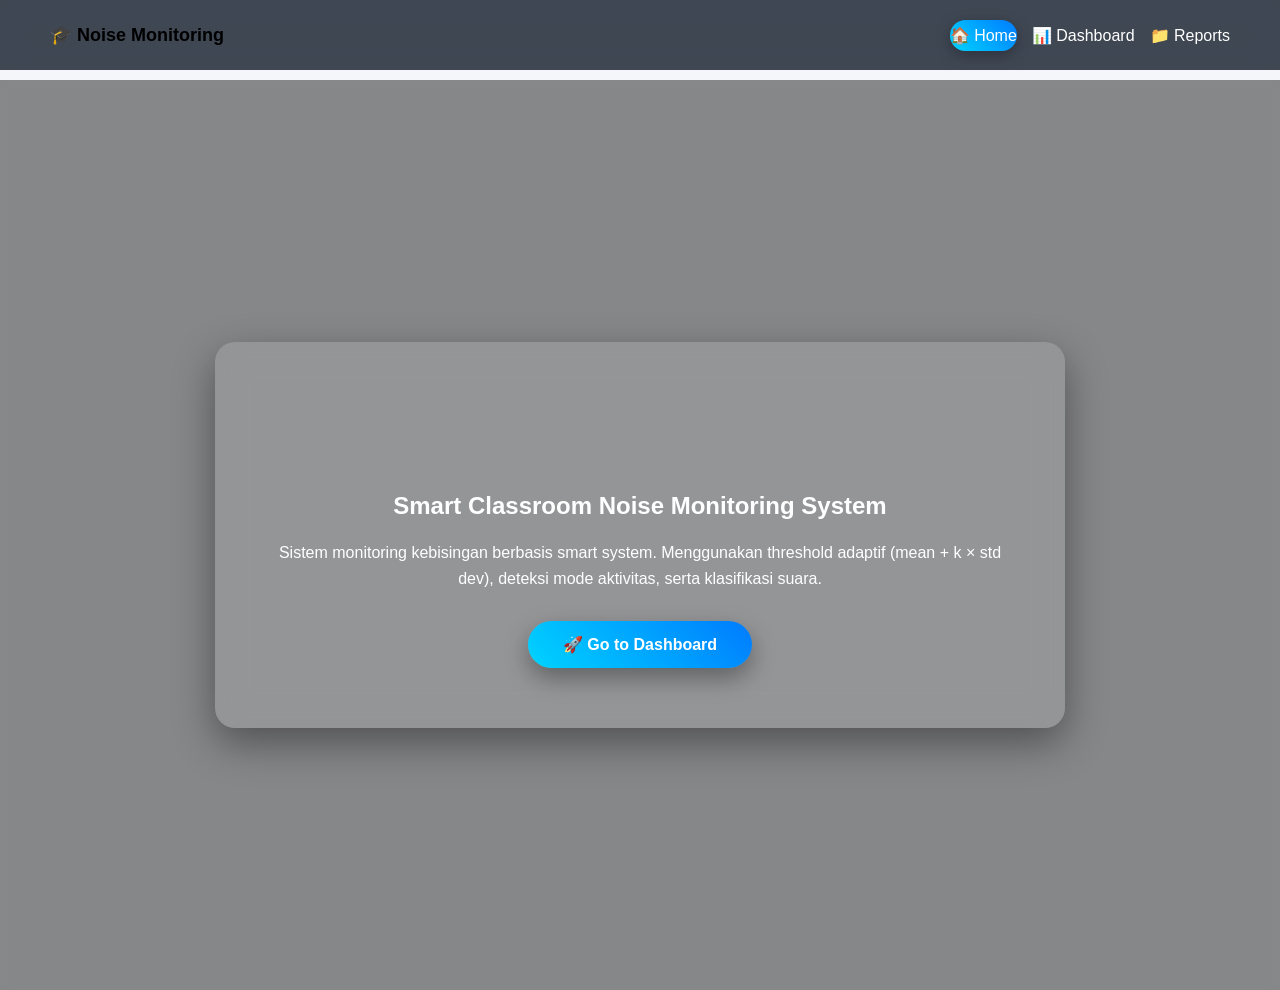
==== monitoring/src/main/resources/static/index.html @ 1b20190c "Add files via upload" ====
<!DOCTYPE html>
<html>
<head>
    <meta charset="UTF-8">
    <title>Smart Classroom Noise Monitoring</title>
    <link rel="stylesheet" href="style.css">
</head>
<body>

    <!-- NAVBAR -->
    <nav class="navbar">
    <div class="logo">🎓 Noise Monitoring</div>
    <div class="nav-links">
        <a href="index.html" class="nav-btn active">
            🏠 Home
        </a>
        <a href="dashboard.html" class="nav-btn">
            📊 Dashboard
        </a>
        <a href="reports.html" class="nav-btn">
            📁 Reports
        </a>
    </div>
    </nav>

    <!-- HERO SECTION -->
    <section class="hero-layer">
        <div class="overlay"></div>

        <div class="hero-content">
            <h1>Smart Classroom Noise Monitoring System</h1>

            <p>
                Sistem monitoring kebisingan berbasis smart system.
                Menggunakan threshold adaptif (mean + k × std dev), deteksi mode aktivitas,
                serta klasifikasi suara.
            </p>

            <div class="cta-container">
                <a href="dashboard.html" class="btn-modern">
                    🚀 Go to Dashboard
                </a>
            </div>
        </div>
    </section>

</body>
</html>
---- monitoring/src/main/resources/static/style.css ----
/* GLOBAL */
body {
    margin: 0;
    font-family: 'Segoe UI', sans-serif;
    background: #f4f6f9;
    padding-top: 40px; /* WAJIB supaya tidak ketutupan navbar */
    animation: fadeInPage 0.5s ease-in-out;
}


/* NAVBAR */
.navbar {
    position: fixed;
    top: 0;
    left: 0;
    width: 100%;
    height: 70px; /* tinggi tetap */
    display: flex;
    align-items: center;
    justify-content: space-between;
    padding: 0 50px;
    background: rgba(31, 41, 55, 0.85);
    backdrop-filter: blur(12px);
    z-index: 1000;
    box-sizing: border-box;
}

.logo {
    font-weight: bold;
    font-size: 18px;
}

.nav-links {
    display: flex;
    gap: 15px;
}

.nav-btn {
    padding: 8px 18px;
    border-radius: 25px;
    text-decoration: none;
    color: white;
    font-weight: 500;
    transition: all 0.3s ease;
    position: relative;
}

/* Hover Effect */
.nav-btn:hover {
    background: rgba(255,255,255,0.15);
    transform: translateY(-2px);
}

/* Active State */
.nav-btn.active {
    background: linear-gradient(45deg,#00d4ff,#007bff);
    box-shadow: 0 4px 15px rgba(0,0,0,0.3);
}

.nav-links a {
    text-decoration: none;
    color: white;
    font-weight: 500;
    padding: 6px 0;
    position: relative;
    transition: 0.3s;
}

.nav-links a::after {
    content: "";
    position: absolute;
    left: 0;
    bottom: -4px;
    width: 0;
    height: 2px;
    background: #00d4ff;
    transition: 0.3s;
}

.nav-links a:hover::after {
    width: 100%;
}

/* HERO BACKGROUND LAYER */
.hero-layer {
    height: calc(100vh - 70px);
    background: url("https://images.unsplash.com/photo-1588072432836-e10032774350") center/cover no-repeat;
    position: relative;
    display: flex;
    align-items: center;
    justify-content: center;
}

.overlay {
    position: absolute;
    width: 100%;
    height: 100%;
    background: rgba(0,0,0,0.45); /* sedikit lebih terang */
    backdrop-filter: blur(5px);
    z-index: 1;
}

.hero-content {
    position: relative;
    z-index: 2; /* pastikan di atas overlay */
    color: white;
    text-align: center;
    max-width: 750px;
    background: rgba(255,255,255,0.12);
    padding: 50px 50px 60px 50px; /* tambah space bawah */
    border-radius: 20px;
    backdrop-filter: blur(15px);
    box-shadow: 0 15px 40px rgba(0,0,0,0.4);
}

.hero-layer {
    padding-top: 80px;
}

.hero-content p {
    margin-top: 20px;
    line-height: 1.6;
}

/* MODERN BUTTON */
.btn-modern {
    display: inline-block;
    padding: 14px 35px;
    border-radius: 50px;
    background: linear-gradient(45deg,#00d4ff,#007bff);
    color: white;
    text-decoration: none;
    font-weight: bold;
    transition: 0.4s ease;
    box-shadow: 0 10px 25px rgba(0,0,0,0.35);
    position: relative;
}

.btn-modern:hover {
    transform: translateY(-5px) scale(1.03);
    box-shadow: 0 15px 35px rgba(0,0,0,0.5);
}

.cta-container {
    margin-top: 30px;
    display: flex;
    justify-content: center;
    gap: 20px; /* kalau nanti ada 2 button */
    flex-wrap: wrap; /* tidak tabrakan kalau banyak */
}

/* DASHBOARD LAYOUT */
h1 {
    margin-top: 100px;
    text-align: center;
}

h2 {
    text-align: center;
    margin-top: 40px;
}

.cards {
    display: flex;
    justify-content: center;
    gap: 20px;
    margin: 30px;
}

.card {
    background: white;
    padding: 20px;
    border-radius: 12px;
    width: 180px;
    text-align: center;
    box-shadow: 0 5px 20px rgba(0,0,0,0.1);
    transition: 0.3s;
}

.card:hover {
    transform: translateY(-5px);
}

.mode-badge {
    font-weight: bold;
    padding: 6px 12px;
    border-radius: 20px;
    display: inline-block;
    color: white;
}

/* CHART */
.chart-wrapper {
    width: 80%;
    margin: 30px auto;
    background: white;
    padding: 20px;
    border-radius: 15px;
    box-shadow: 0 5px 25px rgba(0,0,0,0.1);
}

/* INFO BOX */
.info-box {
    width: 80%;
    margin: 20px auto;
    background: #ffffff;
    padding: 20px;
    border-radius: 15px;
    border-left: 6px solid #007bff;
    box-shadow: 0 5px 15px rgba(0,0,0,0.08);
}

.info-box h4 {
    margin-bottom: 10px;
}

/* TABLE */
table {
    width: 80%;
    margin: 30px auto;
    border-collapse: collapse;
    background: white;
    border-radius: 12px;
    overflow: hidden;
}

.table-card {
    width: 85%;
    margin: 30px auto;
    background: white;
    padding: 25px;
    border-radius: 20px;
    box-shadow: 0 5px 25px rgba(0,0,0,0.1);
}

.table-card-header {
    display: flex;
    justify-content: space-between;
    align-items: center;
    margin-bottom: 15px;
}

.table-card-header h2 {
    margin: 0;
}

.table-controls select {
    padding: 6px 14px;
    border-radius: 20px;
    border: 1px solid #ccc;
    margin-left: 10px;
}

table th {
    background: #007bff;
    color: white;
    padding: 10px;
}

table td {
    padding: 8px;
    text-align: center;
}

tr:nth-child(even) {
    background: #f2f2f2;
}

.action-buttons {
    text-align: center;
    margin: 20px;
}

.action-buttons button {
    padding: 10px 20px;
    margin: 10px;
    border-radius: 20px;
    border: none;
    background: #007bff;
    color: white;
    cursor: pointer;
    transition: 0.3s;
}

.action-buttons button:hover {
    background: #0056b3;
}

.page-title {
    margin-top: 100px;
    text-align: center;
}

.table-card h2 {
    margin-bottom: 15px;
}

.action-buttons {
    text-align: center;
    margin: 20px;
}

.btn-primary {
    padding: 10px 25px;
    border-radius: 25px;
    border: none;
    background: linear-gradient(45deg,#00d4ff,#007bff);
    color: white;
    cursor: pointer;
    margin: 10px;
    transition: 0.3s;
}

.btn-primary:hover {
    transform: translateY(-3px);
}

.btn-danger {
    padding: 10px 25px;
    border-radius: 25px;
    border: none;
    background: linear-gradient(45deg,#ff4b5c,#c9184a);
    color: white;
    cursor: pointer;
    margin: 10px;
    transition: 0.3s;
}

.btn-danger:hover {
    transform: translateY(-3px);
}

@keyframes fadeInPage {
    from { opacity: 0; }
    to { opacity: 1; }
}

/* CARD SLIDE UP */
.card,
.table-card {
    opacity: 0;
    transform: translateY(20px);
    animation: slideUp 0.6s ease forwards;
}

@keyframes slideUp {
    to {
        opacity: 1;
        transform: translateY(0);
    }
}

.loading {
    display: none;
    text-align: center;
    padding: 25px 0;
}

.loading.show {
    display: block;
}

.spinner {
    width: 40px;
    height: 40px;
    border: 4px solid #e3e3e3;
    border-top: 4px solid #2196f3;
    border-radius: 50%;
    animation: spin 0.8s linear infinite;
    margin: 0 auto;
}

@keyframes spin {
    0% { transform: rotate(0deg); }
    100% { transform: rotate(360deg); }
}

@keyframes blink {
    50% { opacity: 0.3; }
}

/* CASCADE DELAY */
.card:nth-child(1) { animation-delay: 0.1s; }
.card:nth-child(2) { animation-delay: 0.2s; }
.card:nth-child(3) { animation-delay: 0.3s; }
.card:nth-child(4) { animation-delay: 0.4s; }

.table-card:nth-of-type(1) { animation-delay: 0.5s; }
.table-card:nth-of-type(2) { animation-delay: 0.6s; }

.classroom-selector {
    text-align: center;
    margin: 20px;
}

.classroom-selector select {
    padding: 8px 15px;
    border-radius: 20px;
    border: 1px solid #ccc;
}

.refresh-indicator {
    font-size: 13px;
    color: #90caf9;
    margin-left: 15px;
    opacity: 0;
    transition: opacity 0.4s ease;
}

.refresh-indicator.show {
    opacity: 1;
}


.refresh-indicator {
    padding: 6px 14px;
    border-radius: 20px;
    background: rgba(255,255,255,0.1);
    font-size: 14px;
    font-weight: bold;
    color: white;
    backdrop-filter: blur(5px);
}

.refresh-indicator.pulse {
    animation: pulseGlow 1s ease;
}

@keyframes pulseGlow {
    0% {
        text-shadow: 0 0 0px rgba(33,150,243,0);
    }
    50% {
        text-shadow: 0 0 8px rgba(33,150,243,0.8);
    }
    100% {
        text-shadow: 0 0 0px rgba(33,150,243,0);
    }
}
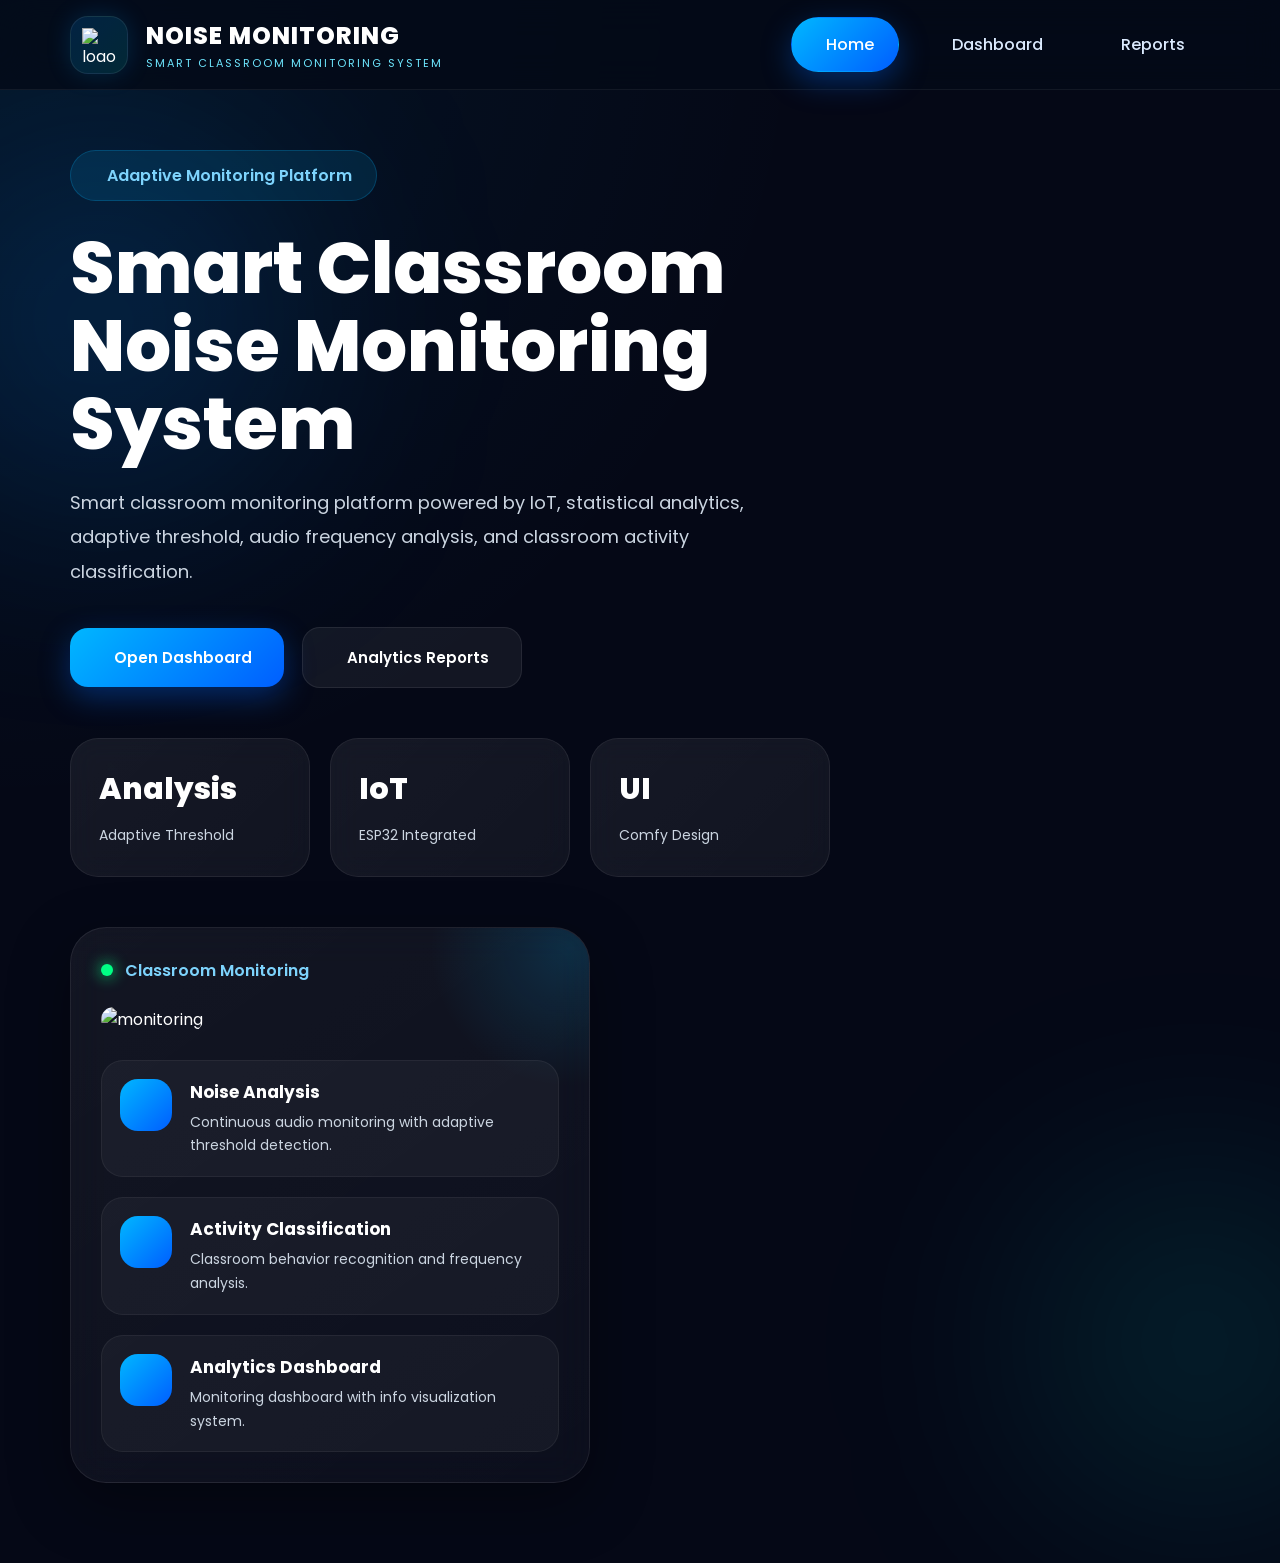
==== commit 685160c7: "Add files via upload" ====
--- a/monitoring/src/main/resources/static/index.html
+++ b/monitoring/src/main/resources/static/index.html
@@ -1,48 +1,420 @@
 <!DOCTYPE html>
-<html>
+<html lang="en">
+
 <head>
+
     <meta charset="UTF-8">
-    <title>Smart Classroom Noise Monitoring</title>
-    <link rel="stylesheet" href="style.css">
+
+    <meta
+        name="viewport"
+        content="width=device-width, initial-scale=1.0"
+    >
+
+    <title>
+        Smart Classroom Monitoring System
+    </title>
+
+    <!-- ========================================= -->
+    <!-- FAVICON -->
+    <!-- ========================================= -->
+
+    <link
+        rel="icon"
+        type="image/png"
+        href="https://cdn-icons-png.flaticon.com/512/9068/9068756.png"
+    >
+
+    <!-- ========================================= -->
+    <!-- GOOGLE FONT -->
+    <!-- ========================================= -->
+
+    <link
+        rel="preconnect"
+        href="https://fonts.googleapis.com"
+    >
+
+    <link
+        rel="preconnect"
+        href="https://fonts.gstatic.com"
+        crossorigin
+    >
+
+    <link
+        href="https://fonts.googleapis.com/css2?family=Poppins:wght@300;400;500;600;700;800&display=swap"
+        rel="stylesheet"
+    >
+
+    <!-- ========================================= -->
+    <!-- REMIX ICON -->
+    <!-- ========================================= -->
+
+    <link
+        href="https://cdn.jsdelivr.net/npm/remixicon@4.2.0/fonts/remixicon.css"
+        rel="stylesheet"
+    >
+
+    <!-- ========================================= -->
+    <!-- MAIN STYLE -->
+    <!-- ========================================= -->
+
+    <link
+        rel="stylesheet"
+        href="css/style.css"
+    >
+
 </head>
+
 <body>
 
+    <!-- ========================================= -->
     <!-- NAVBAR -->
+    <!-- ========================================= -->
+
     <nav class="navbar">
-    <div class="logo">🎓 Noise Monitoring</div>
-    <div class="nav-links">
-        <a href="index.html" class="nav-btn active">
-            🏠 Home
-        </a>
-        <a href="dashboard.html" class="nav-btn">
-            📊 Dashboard
-        </a>
-        <a href="reports.html" class="nav-btn">
-            📁 Reports
-        </a>
-    </div>
+
+        <div class="logo-container">
+
+            <div class="logo-box">
+
+                <img
+                    src="https://cdn-icons-png.flaticon.com/512/9068/9068756.png"
+                    alt="logo"
+                    class="logo-icon"
+                >
+
+            </div>
+
+            <div class="logo-text">
+
+                <span class="logo-title">
+                    NOISE MONITORING
+                </span>
+
+                <span class="logo-subtitle">
+                    SMART CLASSROOM MONITORING SYSTEM
+                </span>
+
+            </div>
+
+        </div>
+
+        <!-- ========================================= -->
+        <!-- NAVIGATION -->
+        <!-- ========================================= -->
+
+        <div class="nav-links">
+
+            <a
+                href="index.html"
+                class="nav-btn active"
+            >
+
+                <i class="ri-home-5-line"></i>
+
+                <span>
+                    Home
+                </span>
+
+            </a>
+
+            <a
+                href="dashboard.html"
+                class="nav-btn"
+            >
+
+                <i class="ri-bar-chart-box-line"></i>
+
+                <span>
+                    Dashboard
+                </span>
+
+            </a>
+
+            <a
+                href="reports.html"
+                class="nav-btn"
+            >
+
+                <i class="ri-file-chart-line"></i>
+
+                <span>
+                    Reports
+                </span>
+
+            </a>
+
+        </div>
+
     </nav>
 
+    <!-- ========================================= -->
     <!-- HERO SECTION -->
-    <section class="hero-layer">
-        <div class="overlay"></div>
-
-        <div class="hero-content">
-            <h1>Smart Classroom Noise Monitoring System</h1>
-
-            <p>
-                Sistem monitoring kebisingan berbasis smart system.
-                Menggunakan threshold adaptif (mean + k × std dev), deteksi mode aktivitas,
-                serta klasifikasi suara.
-            </p>
-
-            <div class="cta-container">
-                <a href="dashboard.html" class="btn-modern">
-                    🚀 Go to Dashboard
-                </a>
+    <!-- ========================================= -->
+
+    <section class="hero-section">
+
+        <!-- ========================================= -->
+        <!-- OVERLAY -->
+        <!-- ========================================= -->
+
+        <div class="hero-overlay"></div>
+
+        <!-- ========================================= -->
+        <!-- GLOW -->
+        <!-- ========================================= -->
+
+        <div class="hero-glow hero-glow-1"></div>
+
+        <div class="hero-glow hero-glow-2"></div>
+
+        <!-- ========================================= -->
+        <!-- HERO CONTAINER -->
+        <!-- ========================================= -->
+
+        <div class="hero-container">
+
+            <!-- ========================================= -->
+            <!-- HERO LEFT -->
+            <!-- ========================================= -->
+
+            <div class="hero-left">
+
+                <!-- BADGE -->
+
+                <div class="hero-badge">
+
+                    <i class="ri-radar-line"></i>
+
+                    <span>
+                        Adaptive Monitoring Platform
+                    </span>
+
+                </div>
+
+                <!-- TITLE -->
+
+                <h1>
+
+                    Smart Classroom
+                    Noise Monitoring
+                    System
+
+                </h1>
+
+                <!-- DESCRIPTION -->
+
+                <p>
+
+                    Smart classroom monitoring platform
+                    powered by IoT, statistical analytics,
+                    adaptive threshold, audio frequency analysis,
+                    and classroom activity classification.
+
+                </p>
+
+                <!-- BUTTONS -->
+
+                <div class="hero-buttons">
+
+                    <a
+                        href="dashboard.html"
+                        class="btn-primary"
+                    >
+
+                        <i class="ri-dashboard-3-line"></i>
+
+                        Open Dashboard
+
+                    </a>
+
+                    <a
+                        href="reports.html"
+                        class="btn-secondary"
+                    >
+
+                        <i class="ri-file-chart-line"></i>
+
+                        Analytics Reports
+
+                    </a>
+
+                </div>
+
+                <!-- ========================================= -->
+                <!-- HERO STATS -->
+                <!-- ========================================= -->
+
+                <div class="hero-stats">
+
+                    <!-- ITEM -->
+
+                    <div class="stat-box">
+
+                        <h3>
+                            Analysis
+                        </h3>
+
+                        <span>
+                            Adaptive Threshold
+                        </span>
+
+                    </div>
+
+                    <!-- ITEM -->
+
+                    <div class="stat-box">
+
+                        <h3>
+                            IoT
+                        </h3>
+
+                        <span>
+                            ESP32 Integrated
+                        </span>
+
+                    </div>
+
+                    <!-- ITEM -->
+
+                    <div class="stat-box">
+
+                        <h3>
+                            UI
+                        </h3>
+
+                        <span>
+                            Comfy Design
+                        </span>
+
+                    </div>
+
+                </div>
+
             </div>
+
+            <!-- ========================================= -->
+            <!-- HERO RIGHT -->
+            <!-- ========================================= -->
+
+            <div class="hero-right">
+
+                <div class="monitor-card">
+
+                    <!-- HEADER -->
+
+                    <div class="monitor-header">
+
+                        <div class="monitor-dot"></div>
+
+                        <span>
+                            Classroom Monitoring
+                        </span>
+
+                    </div>
+
+                    <!-- IMAGE -->
+
+                    <img
+                        src="https://images.unsplash.com/photo-1509062522246-3755977927d7?q=80&w=1200"
+                        alt="monitoring"
+                        class="monitor-image"
+                    >
+
+                    <!-- CONTENT -->
+
+                    <div class="monitor-content">
+
+                        <!-- ITEM -->
+
+                        <div class="monitor-item">
+
+                            <div class="monitor-icon">
+
+                                <i class="ri-volume-up-line"></i>
+
+                            </div>
+
+                            <div>
+
+                                <h4>
+                                    Noise Analysis
+                                </h4>
+
+                                <p>
+
+                                    Continuous audio monitoring
+                                    with adaptive threshold detection.
+
+                                </p>
+
+                            </div>
+
+                        </div>
+
+                        <!-- ITEM -->
+
+                        <div class="monitor-item">
+
+                            <div class="monitor-icon">
+
+                                <i class="ri-cpu-line"></i>
+
+                            </div>
+
+                            <div>
+
+                                <h4>
+                                    Activity Classification
+                                </h4>
+
+                                <p>
+
+                                    Classroom behavior recognition
+                                    and frequency analysis.
+
+                                </p>
+
+                            </div>
+
+                        </div>
+
+                        <!-- ITEM -->
+
+                        <div class="monitor-item">
+
+                            <div class="monitor-icon">
+
+                                <i class="ri-line-chart-line"></i>
+
+                            </div>
+
+                            <div>
+
+                                <h4>
+                                    Analytics Dashboard
+                                </h4>
+
+                                <p>
+
+                                    Monitoring dashboard
+                                    with info visualization system.
+
+                                </p>
+
+                            </div>
+
+                        </div>
+
+                    </div>
+
+                </div>
+
+            </div>
+
         </div>
+
     </section>
 
 </body>
+
 </html>
--- a/monitoring/src/main/resources/static/css/style.css
+++ b/monitoring/src/main/resources/static/css/style.css
@@ -0,0 +1,1213 @@
+/* ========================================= */
+/* GLOBAL CORE STYLE */
+/* SMART NOISE MONITORING SYSTEM */
+/* UPDATED FULL STYLE */
+/* ========================================= */
+
+/* ========================================= */
+/* RESET */
+/* ========================================= */
+
+*{
+
+    margin:0;
+
+    padding:0;
+
+    box-sizing:border-box;
+}
+
+html{
+
+    scroll-behavior:smooth;
+}
+
+body{
+
+    font-family:'Poppins',sans-serif;
+
+    background:#050816;
+
+    overflow-x:hidden;
+
+    color:white;
+
+    min-height:100vh;
+}
+
+/* ========================================= */
+/* ROOT SYSTEM */
+/* ========================================= */
+
+:root{
+
+    --primary-blue:#00b7ff;
+
+    --secondary-blue:#005eff;
+
+    --cyan:#00ffd5;
+
+    --green:#00ff84;
+
+    --orange:#ff9100;
+
+    --red:#ff1744;
+
+    --purple:#aa00ff;
+
+    --white:#ffffff;
+
+    --text-primary:#ffffff;
+
+    --text-secondary:#cbd5e1;
+
+    --text-muted:#94a3b8;
+
+    --glass-bg:
+    rgba(255,255,255,0.05);
+
+    --glass-border:
+    rgba(255,255,255,0.08);
+
+    --glass-hover:
+    rgba(255,255,255,0.08);
+
+    --navbar-bg:
+    rgba(4,10,24,0.82);
+
+    --shadow-primary:
+    0 10px 30px rgba(0,102,255,0.35);
+
+    --shadow-card:
+    0 20px 60px rgba(0,0,0,0.35);
+
+    --transition:
+    0.35s ease;
+}
+
+/* ========================================= */
+/* SCROLLBAR */
+/* ========================================= */
+
+::-webkit-scrollbar{
+
+    width:10px;
+}
+
+::-webkit-scrollbar-track{
+
+    background:#050816;
+}
+
+::-webkit-scrollbar-thumb{
+
+    background:
+    linear-gradient(
+        180deg,
+        var(--primary-blue),
+        var(--secondary-blue)
+    );
+
+    border-radius:20px;
+}
+
+/* ========================================= */
+/* GLOBAL LINK */
+/* ========================================= */
+
+a{
+
+    text-decoration:none;
+
+    color:inherit;
+}
+
+/* ========================================= */
+/* GLOBAL BUTTON */
+/* ========================================= */
+
+button{
+
+    font-family:'Poppins',sans-serif;
+}
+
+/* ========================================= */
+/* NAVBAR */
+/* ========================================= */
+
+.navbar{
+
+    position:fixed;
+
+    top:0;
+
+    left:0;
+
+    width:100%;
+
+    height:90px;
+
+    display:flex;
+
+    align-items:center;
+
+    justify-content:space-between;
+
+    padding:0 70px;
+
+    z-index:1000;
+
+    background:
+    var(--navbar-bg);
+
+    backdrop-filter:blur(18px);
+
+    border-bottom:
+    1px solid rgba(255,255,255,0.06);
+}
+
+/* ========================================= */
+/* LOGO */
+/* ========================================= */
+
+.logo-container{
+
+    display:flex;
+
+    align-items:center;
+
+    gap:18px;
+}
+
+.logo-box{
+
+    width:58px;
+
+    height:58px;
+
+    border-radius:18px;
+
+    display:flex;
+
+    align-items:center;
+
+    justify-content:center;
+
+    background:
+    linear-gradient(
+        135deg,
+        rgba(0,140,255,0.18),
+        rgba(0,255,255,0.12)
+    );
+
+    border:
+    1px solid rgba(255,255,255,0.08);
+
+    box-shadow:
+    0 0 25px rgba(0,162,255,0.18);
+}
+
+.logo-icon{
+
+    width:34px;
+
+    height:34px;
+
+    object-fit:contain;
+}
+
+.logo-text{
+
+    display:flex;
+
+    flex-direction:column;
+}
+
+.logo-title{
+
+    font-size:24px;
+
+    font-weight:800;
+
+    letter-spacing:1px;
+
+    color:#ffffff;
+}
+
+.logo-subtitle{
+
+    font-size:11px;
+
+    letter-spacing:2px;
+
+    color:#6ee7ff;
+
+    margin-top:2px;
+}
+
+/* ========================================= */
+/* NAVIGATION */
+/* ========================================= */
+
+.nav-links{
+
+    display:flex;
+
+    align-items:center;
+
+    gap:18px;
+}
+
+.nav-btn{
+
+    color:#dbeafe;
+
+    display:flex;
+
+    align-items:center;
+
+    gap:10px;
+
+    padding:14px 24px;
+
+    border-radius:50px;
+
+    transition:var(--transition);
+
+    font-weight:500;
+
+    border:
+    1px solid transparent;
+}
+
+.nav-btn i{
+
+    font-size:18px;
+}
+
+.nav-btn:hover{
+
+    background:
+    rgba(255,255,255,0.06);
+
+    transform:translateY(-2px);
+
+    border:
+    1px solid rgba(255,255,255,0.08);
+}
+
+.nav-btn.active{
+
+    background:
+    linear-gradient(
+        135deg,
+        var(--primary-blue),
+        var(--secondary-blue)
+    );
+
+    color:white;
+
+    box-shadow:
+    var(--shadow-primary);
+}
+
+/* ========================================= */
+/* HERO SECTION */
+/* ========================================= */
+
+.hero-section{
+
+    position:relative;
+
+    width:100%;
+
+    min-height:100vh;
+
+    padding:
+    150px 70px 80px 70px;
+
+    overflow:hidden;
+
+    display:flex;
+
+    align-items:center;
+}
+
+/* ========================================= */
+/* HERO OVERLAY */
+/* ========================================= */
+
+.hero-overlay{
+
+    position:absolute;
+
+    inset:0;
+
+    background:
+    radial-gradient(
+        circle at top left,
+        rgba(0,183,255,0.08),
+        transparent 40%
+    );
+
+    z-index:0;
+}
+
+/* ========================================= */
+/* HERO GLOW */
+/* ========================================= */
+
+.hero-glow{
+
+    position:absolute;
+
+    border-radius:50%;
+
+    filter:blur(120px);
+
+    z-index:0;
+}
+
+.hero-glow-1{
+
+    width:360px;
+
+    height:360px;
+
+    background:
+    rgba(0,132,255,0.18);
+
+    top:140px;
+
+    left:-80px;
+}
+
+.hero-glow-2{
+
+    width:320px;
+
+    height:320px;
+
+    background:
+    rgba(0,255,255,0.12);
+
+    bottom:60px;
+
+    right:-80px;
+}
+
+/* ========================================= */
+/* HERO CONTAINER */
+/* ========================================= */
+
+.hero-container{
+
+    position:relative;
+
+    z-index:2;
+
+    width:100%;
+
+    display:grid;
+
+    grid-template-columns:
+    1.1fr 0.9fr;
+
+    gap:60px;
+
+    align-items:center;
+}
+
+/* ========================================= */
+/* HERO LEFT */
+/* ========================================= */
+
+.hero-left{
+
+    max-width:760px;
+}
+
+/* ========================================= */
+/* HERO BADGE */
+/* ========================================= */
+
+.hero-badge{
+
+    display:inline-flex;
+
+    align-items:center;
+
+    gap:12px;
+
+    padding:12px 24px;
+
+    border-radius:50px;
+
+    background:
+    rgba(0,183,255,0.12);
+
+    border:
+    1px solid rgba(0,183,255,0.22);
+
+    color:#7dd3fc;
+
+    font-weight:600;
+
+    margin-bottom:28px;
+}
+
+/* ========================================= */
+/* HERO TITLE */
+/* ========================================= */
+
+.hero-left h1{
+
+    font-size:72px;
+
+    font-weight:800;
+
+    line-height:1.08;
+
+    margin-bottom:24px;
+}
+
+/* ========================================= */
+/* HERO DESCRIPTION */
+/* ========================================= */
+
+.hero-left p{
+
+    font-size:18px;
+
+    line-height:1.9;
+
+    color:var(--text-secondary);
+
+    max-width:700px;
+
+    margin-bottom:38px;
+}
+
+/* ========================================= */
+/* HERO BUTTONS */
+/* ========================================= */
+
+.hero-buttons{
+
+    display:flex;
+
+    align-items:center;
+
+    gap:18px;
+
+    flex-wrap:wrap;
+
+    margin-bottom:50px;
+}
+
+/* ========================================= */
+/* BUTTON SYSTEM */
+/* ========================================= */
+
+.btn-primary,
+.btn-secondary{
+
+    display:inline-flex;
+
+    align-items:center;
+
+    justify-content:center;
+
+    gap:12px;
+
+    padding:18px 32px;
+
+    border-radius:18px;
+
+    cursor:pointer;
+
+    transition:var(--transition);
+
+    font-weight:600;
+
+    font-size:15px;
+}
+
+.btn-primary{
+
+    background:
+    linear-gradient(
+        135deg,
+        var(--primary-blue),
+        var(--secondary-blue)
+    );
+
+    color:white;
+
+    box-shadow:
+    var(--shadow-primary);
+}
+
+.btn-secondary{
+
+    background:
+    rgba(255,255,255,0.06);
+
+    border:
+    1px solid rgba(255,255,255,0.08);
+
+    color:white;
+}
+
+.btn-primary:hover,
+.btn-secondary:hover{
+
+    transform:
+    translateY(-4px);
+}
+
+/* ========================================= */
+/* HERO STATS */
+/* ========================================= */
+
+.hero-stats{
+
+    display:grid;
+
+    grid-template-columns:
+    repeat(3,1fr);
+
+    gap:20px;
+}
+
+.stat-box{
+
+    position:relative;
+
+    overflow:hidden;
+
+    padding:28px;
+
+    border-radius:28px;
+
+    background:
+    rgba(255,255,255,0.05);
+
+    border:
+    1px solid rgba(255,255,255,0.08);
+
+    backdrop-filter:blur(14px);
+
+    transition:var(--transition);
+}
+
+.stat-box::before{
+
+    content:"";
+
+    position:absolute;
+
+    inset:0;
+
+    background:
+    linear-gradient(
+        135deg,
+        rgba(255,255,255,0.02),
+        transparent
+    );
+
+    pointer-events:none;
+}
+
+.stat-box:hover{
+
+    transform:
+    translateY(-5px);
+
+    border:
+    1px solid rgba(0,183,255,0.20);
+}
+
+.stat-box h3{
+
+    font-size:30px;
+
+    font-weight:800;
+
+    margin-bottom:10px;
+
+    color:#ffffff;
+}
+
+.stat-box span{
+
+    color:var(--text-secondary);
+
+    line-height:1.7;
+
+    font-size:14px;
+}
+
+/* ========================================= */
+/* HERO RIGHT */
+/* ========================================= */
+
+.hero-right{
+
+    display:flex;
+
+    justify-content:center;
+}
+
+/* ========================================= */
+/* MONITOR CARD */
+/* ========================================= */
+
+.monitor-card{
+
+    position:relative;
+
+    overflow:hidden;
+
+    width:100%;
+
+    max-width:520px;
+
+    padding:30px;
+
+    border-radius:36px;
+
+    background:
+    linear-gradient(
+        145deg,
+        rgba(255,255,255,0.06),
+        rgba(255,255,255,0.03)
+    );
+
+    border:
+    1px solid rgba(255,255,255,0.08);
+
+    backdrop-filter:blur(18px);
+
+    box-shadow:
+    var(--shadow-card);
+}
+
+.monitor-card::before{
+
+    content:"";
+
+    position:absolute;
+
+    top:-120px;
+
+    right:-120px;
+
+    width:280px;
+
+    height:280px;
+
+    border-radius:50%;
+
+    background:
+    radial-gradient(
+        rgba(0,183,255,0.16),
+        transparent 70%
+    );
+}
+
+/* ========================================= */
+/* MONITOR HEADER */
+/* ========================================= */
+
+.monitor-header{
+
+    position:relative;
+
+    z-index:2;
+
+    display:flex;
+
+    align-items:center;
+
+    gap:12px;
+
+    margin-bottom:24px;
+
+    color:#7dd3fc;
+
+    font-weight:600;
+}
+
+/* ========================================= */
+/* MONITOR DOT */
+/* ========================================= */
+
+.monitor-dot{
+
+    width:12px;
+
+    height:12px;
+
+    border-radius:50%;
+
+    background:#00ff84;
+
+    box-shadow:
+    0 0 15px #00ff84;
+
+    animation:pulse 1.5s infinite;
+}
+
+/* ========================================= */
+/* MONITOR IMAGE */
+/* ========================================= */
+
+.monitor-image{
+
+    position:relative;
+
+    z-index:2;
+
+    width:100%;
+
+    height:240px;
+
+    object-fit:cover;
+
+    border-radius:24px;
+
+    margin-bottom:28px;
+}
+
+/* ========================================= */
+/* MONITOR CONTENT */
+/* ========================================= */
+
+.monitor-content{
+
+    position:relative;
+
+    z-index:2;
+
+    display:flex;
+
+    flex-direction:column;
+
+    gap:20px;
+}
+
+/* ========================================= */
+/* MONITOR ITEM */
+/* ========================================= */
+
+.monitor-item{
+
+    display:flex;
+
+    align-items:flex-start;
+
+    gap:18px;
+
+    padding:18px;
+
+    border-radius:22px;
+
+    background:
+    rgba(255,255,255,0.04);
+
+    border:
+    1px solid rgba(255,255,255,0.06);
+
+    transition:var(--transition);
+}
+
+.monitor-item:hover{
+
+    background:
+    rgba(255,255,255,0.06);
+
+    transform:translateX(4px);
+}
+
+/* ========================================= */
+/* MONITOR ICON */
+/* ========================================= */
+
+.monitor-icon{
+
+    width:52px;
+
+    height:52px;
+
+    border-radius:18px;
+
+    display:flex;
+
+    align-items:center;
+
+    justify-content:center;
+
+    background:
+    linear-gradient(
+        135deg,
+        var(--primary-blue),
+        var(--secondary-blue)
+    );
+
+    flex-shrink:0;
+
+    font-size:22px;
+}
+
+/* ========================================= */
+/* MONITOR TEXT */
+/* ========================================= */
+
+.monitor-item h4{
+
+    font-size:17px;
+
+    margin-bottom:6px;
+
+    font-weight:700;
+}
+
+.monitor-item p{
+
+    color:var(--text-secondary);
+
+    line-height:1.7;
+
+    font-size:14px;
+}
+
+/* ========================================= */
+/* GLOBAL SECTION */
+/* ========================================= */
+
+.section-container{
+
+    width:100%;
+
+    min-height:100vh;
+
+    padding:
+    150px 60px 80px 60px;
+
+    position:relative;
+}
+
+/* ========================================= */
+/* GLOW EFFECT */
+/* ========================================= */
+
+.glow-circle{
+
+    position:absolute;
+
+    width:320px;
+
+    height:320px;
+
+    border-radius:50%;
+
+    filter:blur(120px);
+
+    z-index:0;
+}
+
+/* ========================================= */
+/* GLOBAL GRID */
+/* ========================================= */
+
+.cards{
+
+    display:grid;
+
+    grid-template-columns:
+    repeat(auto-fit,minmax(240px,1fr));
+
+    gap:25px;
+}
+
+/* ========================================= */
+/* GLOBAL CARD */
+/* ========================================= */
+
+.card{
+
+    padding:30px;
+
+    border-radius:30px;
+
+    background:
+    rgba(255,255,255,0.05);
+
+    border:
+    1px solid rgba(255,255,255,0.08);
+
+    backdrop-filter:blur(14px);
+
+    transition:var(--transition);
+}
+
+.card:hover{
+
+    transform:
+    translateY(-5px);
+
+    background:
+    rgba(255,255,255,0.07);
+}
+
+/* ========================================= */
+/* TABLE */
+/* ========================================= */
+
+table{
+
+    width:100%;
+
+    border-collapse:collapse;
+}
+
+table th{
+
+    background:
+    rgba(0,183,255,0.15);
+
+    color:#7dd3fc;
+
+    padding:18px;
+
+    text-align:left;
+
+    font-size:14px;
+}
+
+table td{
+
+    padding:18px;
+
+    border-bottom:
+    1px solid rgba(255,255,255,0.08);
+
+    color:#dbeafe;
+}
+
+/* ========================================= */
+/* SELECT */
+/* ========================================= */
+
+select{
+
+    background:
+    rgba(15,23,42,0.95);
+
+    border:
+    1px solid rgba(255,255,255,0.10);
+
+    color:#ffffff;
+
+    padding:13px 18px;
+
+    border-radius:16px;
+
+    outline:none;
+
+    font-family:'Poppins',sans-serif;
+
+    font-size:14px;
+
+    cursor:pointer;
+
+    transition:0.3s ease;
+}
+
+select option{
+
+    background:#0f172a;
+
+    color:#ffffff;
+}
+
+/* ========================================= */
+/* LOADING */
+/* ========================================= */
+
+.loading-wrapper{
+
+    display:none;
+
+    justify-content:center;
+
+    align-items:center;
+
+    padding:40px 0;
+}
+
+.loading-wrapper.show{
+
+    display:flex;
+}
+
+.modern-loader{
+
+    width:58px;
+
+    height:58px;
+
+    border-radius:50%;
+
+    border:
+    4px solid rgba(255,255,255,0.08);
+
+    border-top:
+    4px solid var(--primary-blue);
+
+    animation:spin 1s linear infinite;
+}
+
+/* ========================================= */
+/* ANIMATION */
+/* ========================================= */
+
+@keyframes pulse{
+
+    0%{
+
+        transform:scale(1);
+
+        opacity:1;
+    }
+
+    50%{
+
+        transform:scale(1.3);
+
+        opacity:0.5;
+    }
+
+    100%{
+
+        transform:scale(1);
+
+        opacity:1;
+    }
+}
+
+@keyframes spin{
+
+    from{
+
+        transform:rotate(0deg);
+    }
+
+    to{
+
+        transform:rotate(360deg);
+    }
+}
+
+/* ========================================= */
+/* RESPONSIVE */
+/* ========================================= */
+
+@media(max-width:1300px){
+
+    .hero-container{
+
+        grid-template-columns:1fr;
+
+        gap:50px;
+    }
+
+    .hero-right{
+
+        justify-content:flex-start;
+    }
+}
+
+@media(max-width:900px){
+
+    .navbar{
+
+        padding:0 25px;
+    }
+
+    .hero-section{
+
+        padding:
+        160px 25px 80px 25px;
+    }
+
+    .hero-left h1{
+
+        font-size:54px;
+    }
+
+    .hero-stats{
+
+        grid-template-columns:1fr;
+    }
+}
+
+@media(max-width:700px){
+
+    .navbar{
+
+        flex-direction:column;
+
+        height:auto;
+
+        padding:20px;
+    }
+
+    .nav-links{
+
+        margin-top:15px;
+
+        flex-wrap:wrap;
+
+        justify-content:center;
+    }
+
+    .hero-left h1{
+
+        font-size:40px;
+    }
+
+    .hero-left p{
+
+        font-size:15px;
+    }
+
+    .hero-buttons{
+
+        flex-direction:column;
+
+        align-items:stretch;
+    }
+
+    .btn-primary,
+    .btn-secondary{
+
+        width:100%;
+    }
+
+    .monitor-card{
+
+        padding:22px;
+    }
+
+    .monitor-image{
+
+        height:200px;
+    }
+
+    .monitor-item{
+
+        flex-direction:column;
+    }
+}
